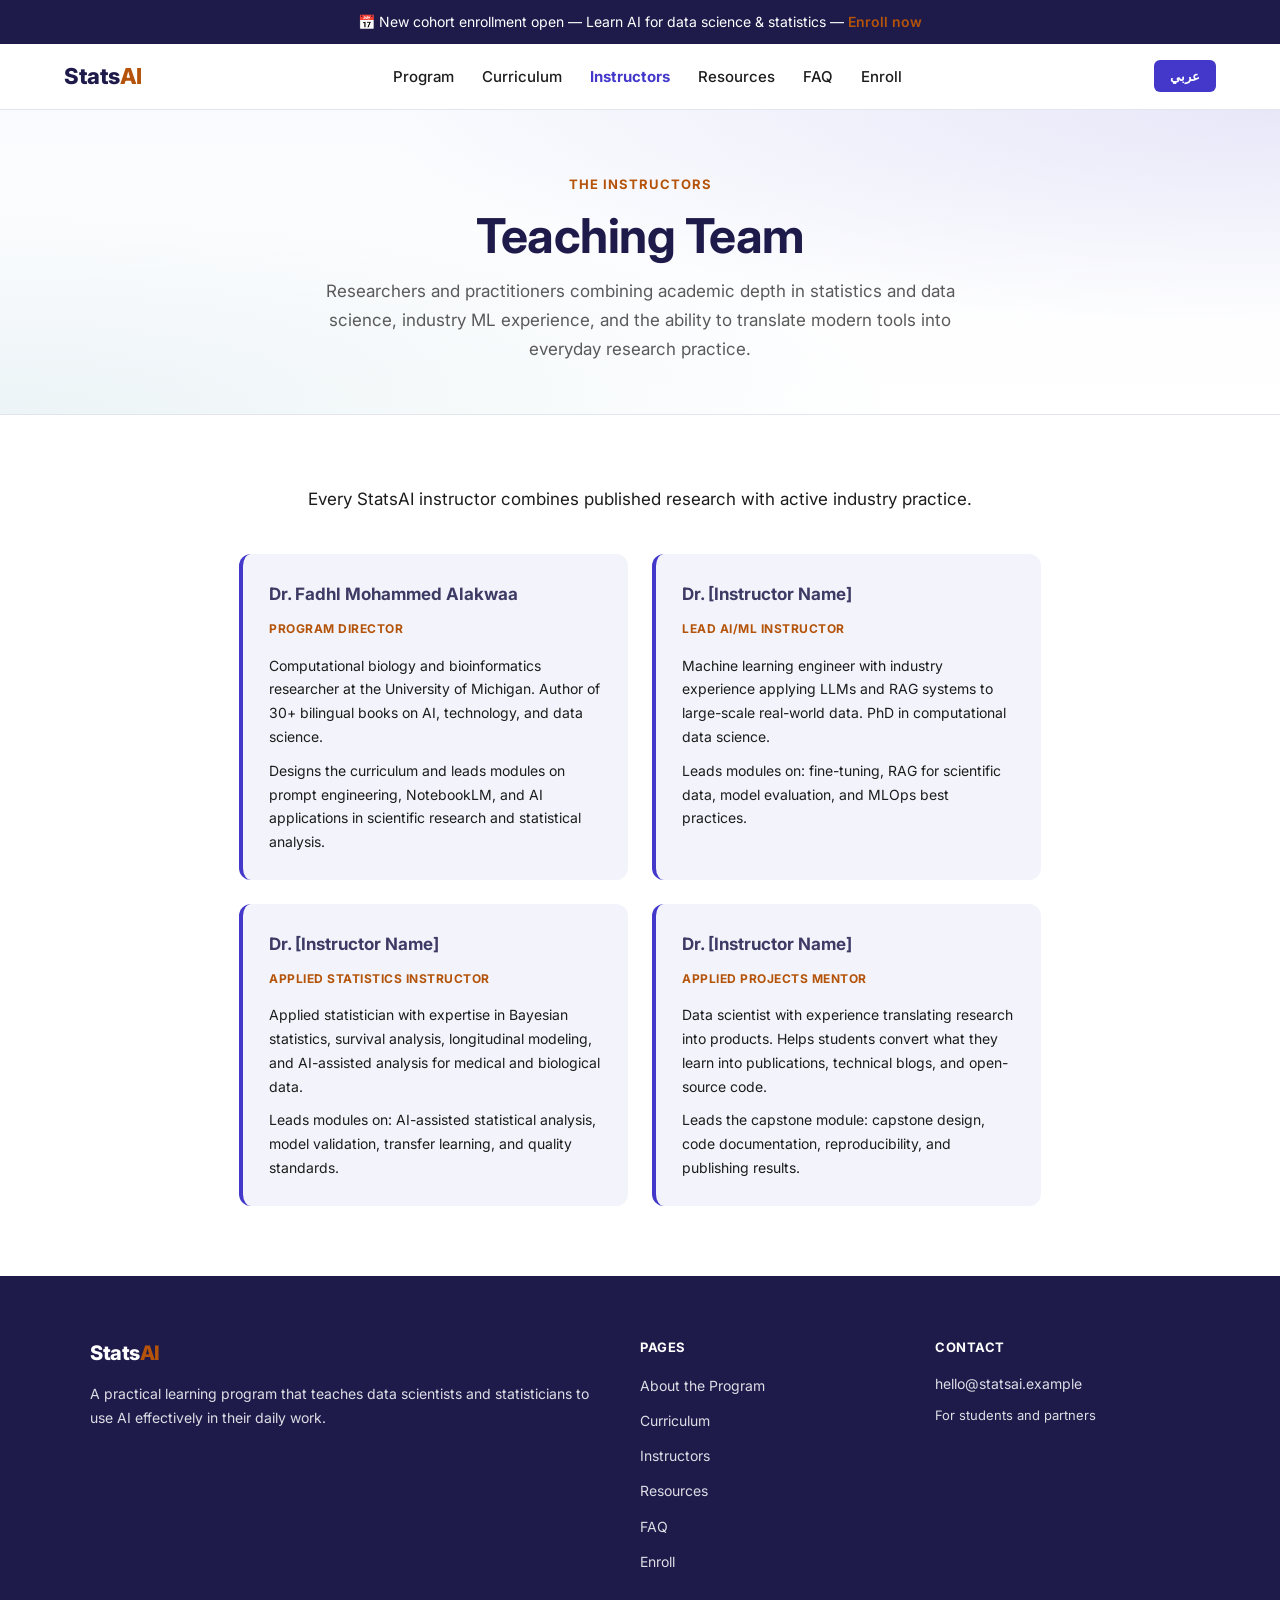
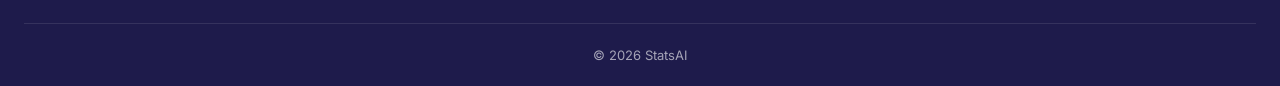
==== team.html @ 3b777d93 "Add files via upload initial upload" ====
<!DOCTYPE html>
<html lang="en" dir="ltr">
<head>
<meta charset="UTF-8">
<meta name="viewport" content="width=device-width, initial-scale=1.0">
<title>Instructors · StatsAI</title>
<meta name="description" content="Meet the StatsAI instructors — statisticians, ML engineers, and applied researchers.">
<meta property="og:title" content="Instructors · StatsAI">
<meta property="og:description" content="Meet the StatsAI instructors — statisticians, ML engineers, and applied researchers.">
<meta property="og:type" content="website">
<link rel="preconnect" href="https://fonts.googleapis.com">
<link rel="preconnect" href="https://fonts.gstatic.com" crossorigin>
<link href="https://fonts.googleapis.com/css2?family=Amiri:wght@400;700&family=Inter:wght@400;500;600;700;800&display=swap" rel="stylesheet">
<link rel="stylesheet" href="style.css">

</head>
<body data-lang="en" dir="ltr">

<div class="topbar">
  <span data-ar>📅 الكورس الجديد متاح الآن — تعلم الذكاء الاصطناعي لعلم البيانات والإحصاء — <a href="apply.html">سجّل الآن</a></span>
  <span data-en>📅 New cohort enrollment open — Learn AI for data science &amp; statistics — <a href="apply.html">Enroll now</a></span>
</div>

<nav class="nav">
  <div class="nav-inner">
    <a href="index.html" class="logo">Stats<span>AI</span></a>
    <div class="nav-links">
      <a href="program.html" data-ar>البرنامج</a><a href="program.html" data-en>Program</a>
      <a href="curriculum.html" data-ar>المنهج</a><a href="curriculum.html" data-en>Curriculum</a>
      <a href="team.html" data-ar>المدرّسون</a><a href="team.html" data-en>Instructors</a>
      <a href="documents.html" data-ar>الموارد</a><a href="documents.html" data-en>Resources</a>
      <a href="faq.html" data-ar>أسئلة</a><a href="faq.html" data-en>FAQ</a>
      <a href="apply.html" data-ar>التسجيل</a><a href="apply.html" data-en>Enroll</a>
    </div>
    <button class="lang-toggle" onclick="toggleLang()">
      <span data-ar>EN</span><span data-en>عربي</span>
    </button>
  </div>
</nav>

<section class="page-header">
  <div class="page-header-inner">
    <div class="page-eyebrow">
      <span data-ar>المدرّسون</span><span data-en>The Instructors</span>
    </div>
    <h1>
      <span data-ar>فريق التدريس</span>
      <span data-en>Teaching Team</span>
      
    </h1>
    <p class="page-header-tagline">
      <span data-ar>باحثون وممارسون يجمعون بين العمق الأكاديمي في الإحصاء وعلم البيانات، الخبرة الصناعية في تعلّم الآلة، والقدرة على ترجمة الأدوات الحديثة إلى ممارسة بحثية يومية.</span>
      <span data-en>Researchers and practitioners combining academic depth in statistics and data science, industry ML experience, and the ability to translate modern tools into everyday research practice.</span>
    </p>
  </div>
</section>

<section class="content narrow">
  <p class="body large center">
    <span data-ar>كل مدرّس في StatsAI يجمع بين البحث المنشور والممارسة الصناعية الفعلية.</span>
    <span data-en>Every StatsAI instructor combines published research with active industry practice.</span>
  </p>
  <div class="spacer"></div>

  <div class="grid-2">
    <div class="person">
      <h4 data-ar>د. فضل محمد الأكوع</h4>
      <h4 data-en>Dr. Fadhl Mohammed Alakwaa</h4>
      <div class="role">
        <span data-ar>مدير البرنامج</span>
        <span data-en>Program Director</span>
      </div>
      <p data-ar>باحث في علم الأحياء الحاسوبي والمعلوماتية الحيوية في جامعة ميشيغان. مؤلف لأكثر من ٣٠ كتاباً ثنائي اللغة في الذكاء الاصطناعي وعلوم البيانات.</p>
      <p data-en>Computational biology and bioinformatics researcher at the University of Michigan. Author of 30+ bilingual books on AI, technology, and data science.</p>
      <p data-ar>يصمم منهج البرنامج ويقود وحدات هندسة الأوامر، NotebookLM، وتطبيقات الذكاء الاصطناعي في البحث العلمي والتحليل الإحصائي.</p>
      <p data-en>Designs the curriculum and leads modules on prompt engineering, NotebookLM, and AI applications in scientific research and statistical analysis.</p>
    </div>

    <div class="person">
      <h4 data-ar>د. [اسم المدرّس]</h4>
      <h4 data-en>Dr. [Instructor Name]</h4>
      <div class="role">
        <span data-ar>المدرس الرئيس للذكاء الاصطناعي وتعلّم الآلة</span>
        <span data-en>Lead AI/ML Instructor</span>
      </div>
      <p data-ar>مهندس تعلّم آلة بخبرة صناعية في تطبيق النماذج اللغوية الكبيرة وأنظمة RAG على بيانات حقيقية ضخمة. حاصل على دكتوراه في علم البيانات.</p>
      <p data-en>Machine learning engineer with industry experience applying LLMs and RAG systems to large-scale real-world data. PhD in computational data science.</p>
      <p data-ar>يقود وحدات: ضبط النماذج، RAG للبيانات العلمية، تقييم النماذج، وأفضل ممارسات MLOps.</p>
      <p data-en>Leads modules on: fine-tuning, RAG for scientific data, model evaluation, and MLOps best practices.</p>
    </div>

    <div class="person">
      <h4 data-ar>د. [اسم المدرّس]</h4>
      <h4 data-en>Dr. [Instructor Name]</h4>
      <div class="role">
        <span data-ar>مدرّس الإحصاء التطبيقي</span>
        <span data-en>Applied Statistics Instructor</span>
      </div>
      <p data-ar>إحصائي تطبيقي مع خبرة في الإحصاء البايزي، تحليل البقاء، النمذجة الطولية، والتحليل بمساعدة الذكاء الاصطناعي للبيانات الطبية والبيولوجية.</p>
      <p data-en>Applied statistician with expertise in Bayesian statistics, survival analysis, longitudinal modeling, and AI-assisted analysis for medical and biological data.</p>
      <p data-ar>يقود وحدات: التحليل الإحصائي بمساعدة AI، التحقق من النماذج، نقل التعلم، ومعايير الجودة.</p>
      <p data-en>Leads modules on: AI-assisted statistical analysis, model validation, transfer learning, and quality standards.</p>
    </div>

    <div class="person">
      <h4 data-ar>د. [اسم المدرّس]</h4>
      <h4 data-en>Dr. [Instructor Name]</h4>
      <div class="role">
        <span data-ar>مرشد المشاريع التطبيقية</span>
        <span data-en>Applied Projects Mentor</span>
      </div>
      <p data-ar>عالم بيانات بخبرة في تحويل الأبحاث إلى منتجات. يساعد الطلاب على نقل ما تعلموه إلى مشاريع نشر علمي ومدوّنات تقنية وأكواد مفتوحة المصدر.</p>
      <p data-en>Data scientist with experience translating research into products. Helps students convert what they learn into publications, technical blogs, and open-source code.</p>
      <p data-ar>يقود الوحدة الختامية: تصميم مشروع التخرج، توثيق الكود، إعادة الإنتاجية، ونشر النتائج.</p>
      <p data-en>Leads the capstone module: capstone design, code documentation, reproducibility, and publishing results.</p>
    </div>
  </div>
</section>

<footer>
  <div class="footer-inner">
    <div>
      <div class="logo">Stats<span>AI</span></div>
      <p data-ar>برنامج تعليمي عملي يُعلّم علماء البيانات والإحصائيين كيفية استخدام الذكاء الاصطناعي بفعالية في عملهم اليومي.</p>
      <p data-en>A practical learning program that teaches data scientists and statisticians to use AI effectively in their daily work.</p>
    </div>
    <div>
      <h5 data-ar>الصفحات</h5>
      <h5 data-en>Pages</h5>
      <ul>
        <li><a href="program.html" data-ar>عن البرنامج</a><a href="program.html" data-en>About the Program</a></li>
        <li><a href="curriculum.html" data-ar>المنهج</a><a href="curriculum.html" data-en>Curriculum</a></li>
        <li><a href="team.html" data-ar>المدرّسون</a><a href="team.html" data-en>Instructors</a></li>
        <li><a href="documents.html" data-ar>الموارد</a><a href="documents.html" data-en>Resources</a></li>
        <li><a href="faq.html" data-ar>أسئلة شائعة</a><a href="faq.html" data-en>FAQ</a></li>
        <li><a href="apply.html" data-ar>التسجيل</a><a href="apply.html" data-en>Enroll</a></li>
      </ul>
    </div>
    <div>
      <h5 data-ar>تواصل</h5>
      <h5 data-en>Contact</h5>
      <p>
        <a href="mailto:hello@statsai.example">hello@statsai.example</a>
      </p>
      <p data-ar style="font-size: 13px; margin-top: 8px;">للطلاب والشركاء</p>
      <p data-en style="font-size: 13px; margin-top: 8px;">For students and partners</p>
    </div>
  </div>
  <div class="footer-bottom">
    © 2026 StatsAI
  </div>
</footer>

<script src="site.js"></script>
</body>
</html>
---- style.css ----
/* ============================================================
   StatsAI — Shared Design System
   AI for Data Science & Statistics — learning platform.
   Architecture mirrors the LLM4Yemen reference site:
   - Flat folder layout (style.css and site.js at root).
   - Bilingual via data-lang on <body> + data-ar/data-en on elements.
   ============================================================ */

:root {
  /* Color palette — calm, technical, academic */
  --indigo:     #4338CA;     /* primary brand color (links, CTAs) */
  --indigo-2:   #312E81;     /* deep indigo (hover states) */
  --indigo-3:   #1E1B4B;     /* darkest indigo (footer, hero) */
  --teal:       #0E7490;     /* secondary accent (cards, highlights) */
  --amber:      #B45309;     /* warm accent (eyebrows, badges) */
  --text:       #1C1C1C;
  --muted:      #5a5a5a;
  --light:      #F3F4FB;     /* subtle card background */
  --bg-soft:    #FAFBFE;
  --bg:         #ffffff;
  --line:       #E3E5EE;
  --shadow-sm:  0 2px 8px rgba(0,0,0,0.04);
  --shadow-md:  0 6px 20px rgba(0,0,0,0.08);
  --shadow-lg:  0 12px 40px rgba(0,0,0,0.12);
}

* { box-sizing: border-box; margin: 0; padding: 0; }
html { scroll-behavior: smooth; }
body {
  font-family: 'Amiri', 'Inter', Georgia, serif;
  background: var(--bg);
  color: var(--text);
  line-height: 1.7;
  overflow-x: hidden;
}
.latin { font-family: 'Inter', sans-serif; direction: ltr; }

img { max-width: 100%; height: auto; display: block; }
a { color: var(--indigo); }

/* ============================================================
   TOPBAR + NAV
   ============================================================ */
.topbar {
  background: var(--indigo-3);
  color: white;
  padding: 10px 0;
  font-size: 14px;
  text-align: center;
}
.topbar a { color: var(--amber); text-decoration: none; font-weight: 600; }
.topbar a:hover { text-decoration: underline; }

.nav {
  position: sticky;
  top: 0;
  background: rgba(255,255,255,0.97);
  backdrop-filter: blur(10px);
  border-bottom: 1px solid var(--line);
  z-index: 100;
  padding: 14px 0;
}
.nav-inner {
  max-width: 1200px;
  margin: 0 auto;
  padding: 0 24px;
  display: flex;
  align-items: center;
  justify-content: space-between;
  gap: 20px;
}
.logo {
  font-family: 'Inter', sans-serif;
  font-weight: 800;
  font-size: 22px;
  color: var(--indigo-3);
  text-decoration: none;
  letter-spacing: -0.5px;
  flex-shrink: 0;
}
.logo span { color: var(--amber); }
.nav-links { display: flex; gap: 28px; align-items: center; }
.nav-links a {
  color: var(--text);
  text-decoration: none;
  font-size: 15px;
  font-weight: 500;
  transition: color 0.15s;
}
.nav-links a:hover { color: var(--indigo); }
.nav-links a.active { color: var(--indigo); font-weight: 700; }
.lang-toggle {
  background: var(--indigo);
  color: white;
  border: none;
  padding: 8px 16px;
  border-radius: 6px;
  font-family: 'Inter', sans-serif;
  font-size: 13px;
  font-weight: 600;
  cursor: pointer;
  transition: background 0.15s;
}
.lang-toggle:hover { background: var(--amber); }

@media (max-width: 880px) {
  .nav-links { display: none; }
}

/* ============================================================
   PAGE HEADER (used on inner pages)
   ============================================================ */
.page-header {
  background:
    radial-gradient(ellipse at top right, rgba(67,56,202,0.10), transparent 50%),
    radial-gradient(ellipse at bottom left, rgba(14,116,144,0.08), transparent 50%),
    linear-gradient(180deg, var(--bg-soft) 0%, #ffffff 100%);
  padding: 60px 24px 50px;
  text-align: center;
  border-bottom: 1px solid var(--line);
}
.page-header-inner { max-width: 800px; margin: 0 auto; }
.page-eyebrow {
  display: inline-block;
  color: var(--amber);
  font-family: 'Inter', sans-serif;
  font-size: 13px;
  font-weight: 700;
  letter-spacing: 1px;
  text-transform: uppercase;
  margin-bottom: 12px;
}
.page-header h1 {
  font-size: clamp(32px, 5vw, 48px);
  font-weight: 700;
  color: var(--indigo-3);
  line-height: 1.2;
  margin-bottom: 12px;
  letter-spacing: -0.5px;
}
.page-header h1 .latin {
  display: block;
  font-size: 0.55em;
  color: var(--teal);
  margin-top: 8px;
  font-weight: 600;
}
.page-header-tagline {
  font-size: 17px;
  color: var(--muted);
  max-width: 640px;
  margin: 0 auto;
}

/* ============================================================
   CONTENT
   ============================================================ */
section.content {
  max-width: 1100px;
  margin: 0 auto;
  padding: 70px 24px;
}
section.content.narrow { max-width: 850px; }
section.content.tight { padding: 50px 24px; }

.section-title {
  font-size: clamp(26px, 3.5vw, 36px);
  font-weight: 700;
  color: var(--indigo-3);
  margin-bottom: 14px;
  letter-spacing: -0.5px;
}
.section-title.center { text-align: center; }
.section-title .latin {
  display: block;
  font-size: 0.55em;
  color: var(--teal);
  font-weight: 600;
  margin-top: 6px;
}
.section-intro {
  font-size: 17px;
  color: var(--muted);
  line-height: 1.7;
  margin-bottom: 36px;
}
.section-intro.center { text-align: center; max-width: 700px; margin-left: auto; margin-right: auto; }
.section-intro.large { font-size: 19px; }

h2.subhead {
  font-size: 22px;
  color: var(--indigo-3);
  font-weight: 700;
  margin: 36px 0 14px;
}
h3.subhead {
  font-size: 18px;
  color: var(--teal);
  font-weight: 700;
  margin: 24px 0 10px;
}
p.body { margin-bottom: 16px; font-size: 16px; line-height: 1.75; }
p.body.large { font-size: 17px; }
p.body.center { text-align: center; }
ul.body { margin: 16px 0 16px 24px; }
ul.body li { padding: 4px 0; line-height: 1.7; }
body[dir="rtl"] ul.body { margin: 16px 24px 16px 0; }

.spacer { height: 24px; }

/* ============================================================
   STATS BLOCK
   ============================================================ */
.stats {
  background: var(--indigo-3);
  padding: 50px 24px;
  color: white;
}
.stats-grid {
  max-width: 1200px;
  margin: 0 auto;
  display: grid;
  grid-template-columns: repeat(4, 1fr);
  gap: 32px;
  text-align: center;
}
@media (max-width: 768px) {
  .stats-grid { grid-template-columns: repeat(2, 1fr); gap: 32px; }
}
.stat-num {
  font-family: 'Inter', sans-serif;
  font-size: 56px;
  font-weight: 800;
  color: var(--amber);
  line-height: 1;
  margin-bottom: 8px;
  letter-spacing: -1.5px;
}
.stat-label { font-size: 15px; opacity: 0.9; }

/* ============================================================
   CARD GRIDS
   ============================================================ */
.grid-2 { display: grid; grid-template-columns: repeat(2, 1fr); gap: 24px; }
.grid-3 { display: grid; grid-template-columns: repeat(3, 1fr); gap: 24px; }
@media (max-width: 768px) {
  .grid-2, .grid-3 { grid-template-columns: 1fr; }
}

.card {
  background: var(--light);
  border-radius: 14px;
  padding: 28px 26px;
  border-top: 4px solid var(--indigo);
  transition: transform 0.2s, box-shadow 0.2s;
}
.card:hover { transform: translateY(-3px); box-shadow: var(--shadow-md); }
.card.teal { border-top-color: var(--teal); }
.card.amber { border-top-color: var(--amber); }
.card.no-hover:hover { transform: none; box-shadow: none; }
.card h3 { font-size: 22px; color: var(--indigo-3); margin-bottom: 10px; font-weight: 700; }
.card p { font-size: 15px; color: var(--text); margin-bottom: 12px; line-height: 1.7; }
.card ul { list-style: none; padding: 0; margin: 12px 0 0; }
.card li { padding: 6px 0; padding-inline-start: 22px; position: relative; font-size: 14px; line-height: 1.6; }
.card li::before { content: "✓"; color: var(--indigo); font-weight: 700; position: absolute; inset-inline-start: 0; }
.card.teal li::before { color: var(--teal); }
.card.amber li::before { color: var(--amber); }
.card-tag {
  display: inline-block;
  background: var(--indigo);
  color: white;
  padding: 4px 11px;
  border-radius: 5px;
  font-family: 'Inter', sans-serif;
  font-size: 11px;
  font-weight: 700;
  letter-spacing: 0.5px;
  margin-bottom: 12px;
  text-transform: uppercase;
}
.card.teal .card-tag { background: var(--teal); }
.card.amber .card-tag { background: var(--amber); }

/* ============================================================
   PERSON CARD (TEAM)
   ============================================================ */
.person {
  background: var(--light);
  border-radius: 12px;
  padding: 26px;
  border-inline-start: 4px solid var(--indigo);
  transition: transform 0.15s, box-shadow 0.2s;
}
.person:hover { transform: translateY(-2px); box-shadow: var(--shadow-md); }
.person h4 { font-size: 19px; color: var(--indigo-3); margin-bottom: 4px; font-weight: 700; }
.person h4 + h4 { font-size: 17px; opacity: 0.85; margin-bottom: 0; }
.person .role {
  font-family: 'Inter', sans-serif;
  color: var(--amber);
  font-size: 12px;
  font-weight: 700;
  text-transform: uppercase;
  letter-spacing: 0.5px;
  margin: 10px 0 14px;
}
.person p { font-size: 14px; color: var(--text); line-height: 1.7; margin-bottom: 10px; }
.person p:last-child { margin-bottom: 0; }

/* ============================================================
   CURRICULUM MODULES
   ============================================================ */
.module {
  position: relative;
  background: var(--bg);
  border: 1px solid var(--line);
  border-radius: 12px;
  padding: 24px 26px 24px 80px;
  margin-bottom: 16px;
  transition: border-color 0.2s, box-shadow 0.2s;
}
body[dir="rtl"] .module { padding: 24px 80px 24px 26px; }
.module:hover { border-color: var(--indigo); box-shadow: var(--shadow-sm); }
.module-num {
  position: absolute;
  top: 24px;
  inset-inline-start: 24px;
  width: 40px; height: 40px;
  background: var(--light);
  color: var(--indigo);
  border-radius: 50%;
  display: inline-flex;
  align-items: center;
  justify-content: center;
  font-family: 'Inter', sans-serif;
  font-weight: 800;
  font-size: 18px;
}
.module h4 { font-size: 18px; color: var(--indigo-3); margin-bottom: 6px; font-weight: 700; }
.module p { font-size: 14.5px; color: var(--text); line-height: 1.7; margin-bottom: 10px; }
.module .module-tools {
  margin-top: 8px;
}
.module .tool-tag {
  display: inline-block;
  font-family: 'Inter', sans-serif;
  font-size: 11px;
  font-weight: 600;
  background: var(--light);
  color: var(--indigo-2);
  border: 1px solid var(--line);
  padding: 3px 10px;
  border-radius: 999px;
  margin-inline-end: 6px;
  margin-bottom: 4px;
}
.module .resource {
  margin-top: 10px;
  padding-top: 10px;
  border-top: 1px dashed var(--line);
  font-size: 13px;
  color: var(--muted);
}
.module .resource strong { color: var(--amber); font-weight: 700; }

.phase-banner {
  background: linear-gradient(90deg, var(--indigo-3), var(--indigo));
  color: white;
  padding: 18px 24px;
  border-radius: 10px;
  margin: 36px 0 20px;
}
.phase-banner h3 {
  font-size: 20px;
  font-weight: 700;
  margin-bottom: 4px;
}
.phase-banner p {
  font-size: 14px;
  opacity: 0.9;
  margin: 0;
}

/* ============================================================
   BUTTONS
   ============================================================ */
.btn {
  display: inline-block;
  background: var(--indigo);
  color: white;
  padding: 12px 24px;
  border-radius: 8px;
  text-decoration: none;
  font-family: 'Inter', sans-serif;
  font-weight: 600;
  font-size: 15px;
  transition: background 0.15s, transform 0.15s;
  border: none;
  cursor: pointer;
}
.btn:hover { background: var(--indigo-2); transform: translateY(-1px); }
.btn.large { padding: 16px 32px; font-size: 17px; }
.btn.amber { background: var(--amber); }
.btn.amber:hover { background: #92400E; }
.btn.outline {
  background: transparent;
  color: var(--indigo);
  border: 2px solid var(--indigo);
}
.btn.outline:hover { background: var(--indigo); color: white; }

/* ============================================================
   CTA BANNER
   ============================================================ */
.cta-banner {
  background:
    radial-gradient(ellipse at top right, rgba(180,83,9,0.18), transparent 60%),
    linear-gradient(135deg, var(--indigo-3) 0%, var(--indigo-2) 100%);
  color: white;
  padding: 70px 24px;
  text-align: center;
}
.cta-banner h2 {
  font-size: clamp(28px, 4vw, 40px);
  font-weight: 700;
  margin-bottom: 14px;
  letter-spacing: -0.5px;
}
.cta-banner p {
  font-size: 17px;
  opacity: 0.9;
  max-width: 600px;
  margin: 0 auto 28px;
}
.cta-banner .btn {
  background: var(--amber);
}
.cta-banner .btn:hover { background: #92400E; }

/* ============================================================
   DOWNLOAD CARDS (DOCUMENTS PAGE)
   ============================================================ */
.download-card {
  background: var(--bg);
  border: 1px solid var(--line);
  border-radius: 10px;
  padding: 20px 22px;
  margin-bottom: 14px;
  display: flex;
  align-items: center;
  justify-content: space-between;
  gap: 16px;
  flex-wrap: wrap;
  transition: border-color 0.2s, box-shadow 0.2s;
}
.download-card:hover { border-color: var(--indigo); box-shadow: var(--shadow-sm); }
.download-card-info { flex: 1; min-width: 220px; }
.download-card h4 { font-size: 17px; color: var(--indigo-3); margin-bottom: 4px; }
.download-card p { font-size: 14px; color: var(--muted); margin: 0; }
.download-buttons { display: flex; gap: 8px; flex-wrap: wrap; }
.download-buttons a {
  padding: 7px 14px;
  font-size: 13px;
  font-family: 'Inter', sans-serif;
  font-weight: 600;
  border-radius: 6px;
  background: var(--light);
  color: var(--indigo-2);
  text-decoration: none;
  transition: background 0.15s;
  border: 1px solid var(--line);
}
.download-buttons a:hover { background: var(--indigo); color: white; border-color: var(--indigo); }

/* ============================================================
   FAQ
   ============================================================ */
.faq-item {
  background: var(--bg);
  border: 1px solid var(--line);
  border-radius: 10px;
  padding: 22px 24px;
  margin-bottom: 14px;
}
.faq-item h3 { font-size: 18px; color: var(--indigo-3); margin-bottom: 8px; font-weight: 700; }
.faq-item p { font-size: 15px; color: var(--text); line-height: 1.7; margin: 0; }

/* ============================================================
   FORM (APPLY)
   ============================================================ */
.form-row { margin-bottom: 18px; }
.form-row label {
  display: block;
  font-family: 'Inter', sans-serif;
  font-size: 13px;
  font-weight: 600;
  color: var(--indigo-3);
  margin-bottom: 6px;
  text-transform: uppercase;
  letter-spacing: 0.3px;
}
.form-row input,
.form-row textarea,
.form-row select {
  width: 100%;
  padding: 11px 14px;
  border: 1px solid var(--line);
  border-radius: 8px;
  font-size: 15px;
  font-family: inherit;
  background: var(--bg);
  color: var(--text);
}
.form-row textarea { min-height: 100px; resize: vertical; }
.form-row input:focus,
.form-row textarea:focus,
.form-row select:focus {
  outline: 2px solid var(--indigo);
  border-color: var(--indigo);
}

/* ============================================================
   FOOTER
   ============================================================ */
footer {
  background: var(--indigo-3);
  color: rgba(255,255,255,0.85);
  padding: 60px 24px 0;
}
.footer-inner {
  max-width: 1100px;
  margin: 0 auto;
  display: grid;
  grid-template-columns: 2fr 1fr 1fr;
  gap: 40px;
  padding-bottom: 40px;
}
@media (max-width: 768px) {
  .footer-inner { grid-template-columns: 1fr; gap: 32px; }
}
footer .logo { color: white; font-size: 20px; }
footer .logo span { color: var(--amber); }
footer p { font-size: 14px; line-height: 1.7; margin-top: 12px; }
footer h5 {
  font-family: 'Inter', sans-serif;
  font-size: 13px;
  text-transform: uppercase;
  letter-spacing: 0.5px;
  color: white;
  margin-bottom: 14px;
}
footer ul { list-style: none; padding: 0; }
footer li { margin-bottom: 8px; }
footer a {
  color: rgba(255,255,255,0.85);
  text-decoration: none;
  font-size: 14px;
}
footer a:hover { color: var(--amber); }
.footer-bottom {
  text-align: center;
  padding: 20px 24px;
  border-top: 1px solid rgba(255,255,255,0.1);
  font-size: 13px;
  color: rgba(255,255,255,0.6);
}

/* ============================================================
   BILINGUAL VISIBILITY
   This is the entire bilingual mechanism. Four lines of CSS.
   ============================================================ */
body[data-lang="en"] [data-ar] { display: none; }
body[data-lang="ar"] [data-en] { display: none; }
body[data-lang="en"] { direction: ltr; font-family: 'Inter', sans-serif; }
body[data-lang="en"] .latin { direction: ltr; }

/* Smooth language switch */
body.switching * { transition: opacity 0.15s; }
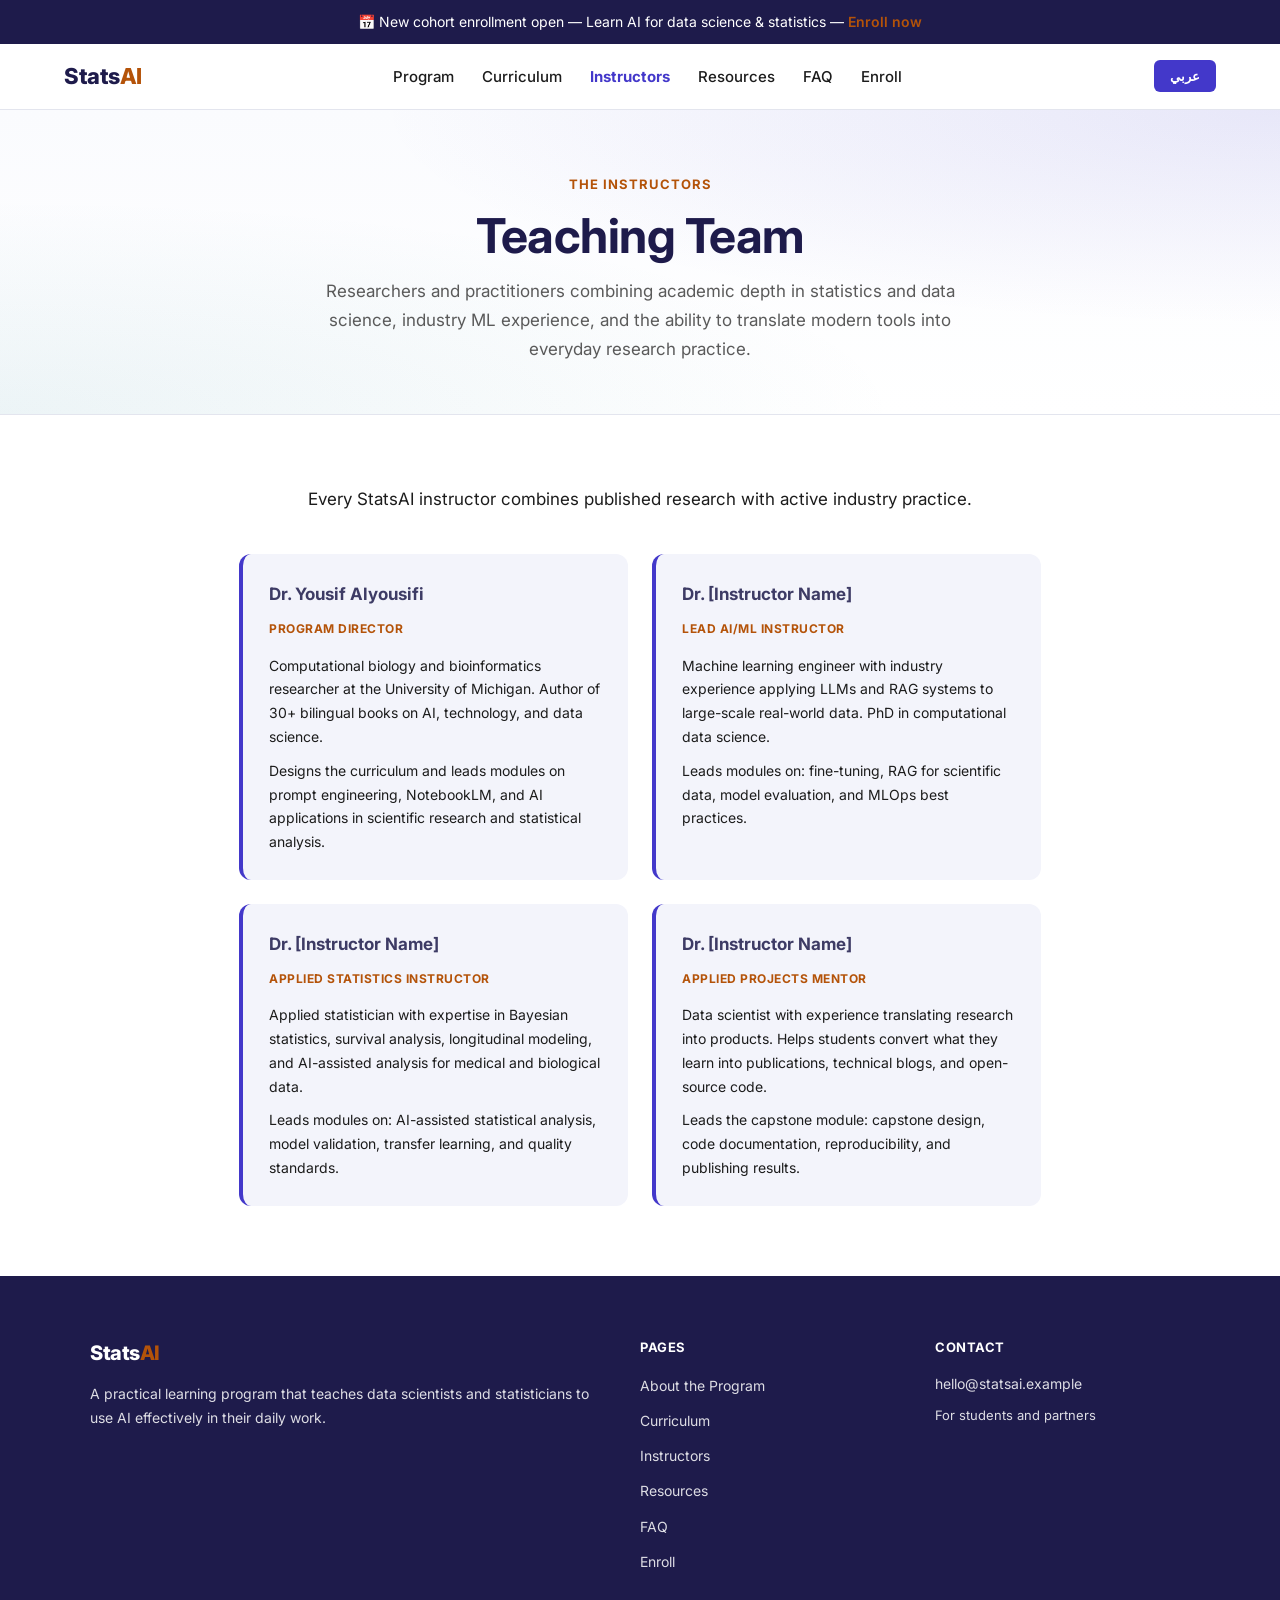
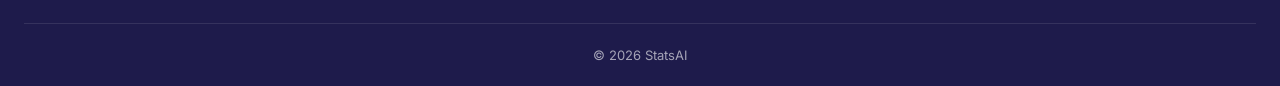
==== commit ceb11396: "Update team member information in team.html Replaced Dr. Fadhl Mohammed Alakwaa with Dr. Yousif Alyo" ====
--- a/team.html
+++ b/team.html
@@ -64,8 +64,8 @@
 
   <div class="grid-2">
     <div class="person">
-      <h4 data-ar>د. فضل محمد الأكوع</h4>
-      <h4 data-en>Dr. Fadhl Mohammed Alakwaa</h4>
+      <h4 data-ar>د.يوسف اليوسفي</h4>
+      <h4 data-en>Dr. Yousif Alyousifi</h4>
       <div class="role">
         <span data-ar>مدير البرنامج</span>
         <span data-en>Program Director</span>
